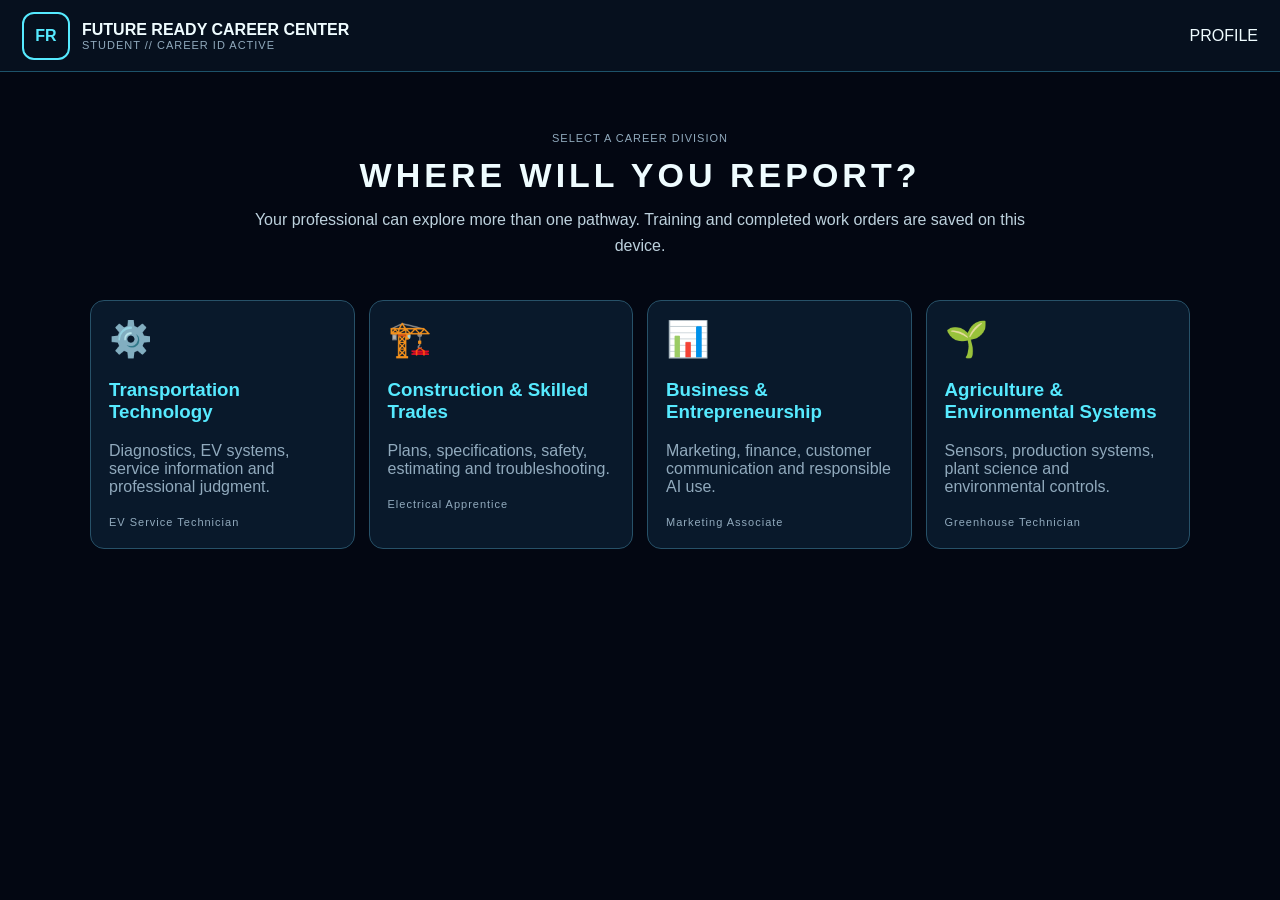
==== career-center.html @ 0da0e538 "Build 7: add career-center.html" ====
<!doctype html><html><head><meta charset="utf-8"><meta name="viewport" content="width=device-width,initial-scale=1"><title>Career Center</title><link rel="stylesheet" href="css/main.css"></head><body><div class="top"><div class="brand"><div class="logo">FR</div><div><b>FUTURE READY CAREER CENTER</b><div class="sub" id="who"></div></div></div><a href="profile.html">PROFILE</a></div><div class="hero" style="padding-bottom:10px"><div class="sub">SELECT A CAREER DIVISION</div><h1 style="font-size:34px">WHERE WILL YOU REPORT?</h1><p>Your professional can explore more than one pathway. Training and completed work orders are saved on this device.</p></div><div class="cards" id="cards"></div><script src="js/storage.js"></script><script>who.textContent=(FR.get().name||"STUDENT")+" // CAREER ID ACTIVE";fetch("data/careers.json").then(r=>r.json()).then(ds=>cards.innerHTML=ds.map(x=>'<div class="card" onclick="choose(\''+x.id+'\')"><div style="font-size:35px">'+x.icon+'</div><h3>'+x.name+'</h3><p class="muted">'+x.description+'</p><span class="sub">'+x.role+'</span></div>').join(""));function choose(id){FR.patch({career:id});location.href="training.html"}</script></body></html>
---- css/main.css ----
*{box-sizing:border-box}body{margin:0;background:#030712;color:#effcff;font-family:Arial,sans-serif;min-height:100vh}a{color:inherit;text-decoration:none}.top{height:72px;display:flex;align-items:center;justify-content:space-between;padding:10px 22px;background:#06101e;border-bottom:1px solid #1d5269}.brand{display:flex;gap:12px;align-items:center}.logo{width:48px;height:48px;border:2px solid #56eaff;border-radius:12px;display:grid;place-items:center;color:#56eaff;font-weight:900}.sub{font-size:11px;color:#91aabd;letter-spacing:1px}.hero{max-width:1100px;margin:auto;padding:60px 24px;text-align:center}.hero h1{font-size:46px;letter-spacing:4px;margin:12px}.hero p{max-width:800px;margin:12px auto;color:#bdd1dd;line-height:1.6}.btn{display:inline-block;background:#10334a;border:1px solid #56eaff;border-radius:9px;padding:12px 20px;cursor:pointer}.btn:hover{background:#17465f}.cards{max-width:1100px;margin:20px auto;display:grid;grid-template-columns:repeat(4,1fr);gap:14px}.card{background:#09192b;border:1px solid #275168;border-radius:14px;padding:18px;cursor:pointer}.card:hover{border-color:#56eaff;transform:translateY(-2px)}.card h3{color:#56eaff}.panel{background:#071526;border:1px solid #21475d;border-radius:12px;padding:18px}.wrap{max-width:1100px;margin:25px auto;padding:0 20px}.grid2{display:grid;grid-template-columns:1fr 1fr;gap:16px}.muted{color:#91aabd}.yellow{color:#ffd45d}@media(max-width:850px){.cards,.grid2{grid-template-columns:1fr 1fr}}@media(max-width:550px){.cards,.grid2{grid-template-columns:1fr}}
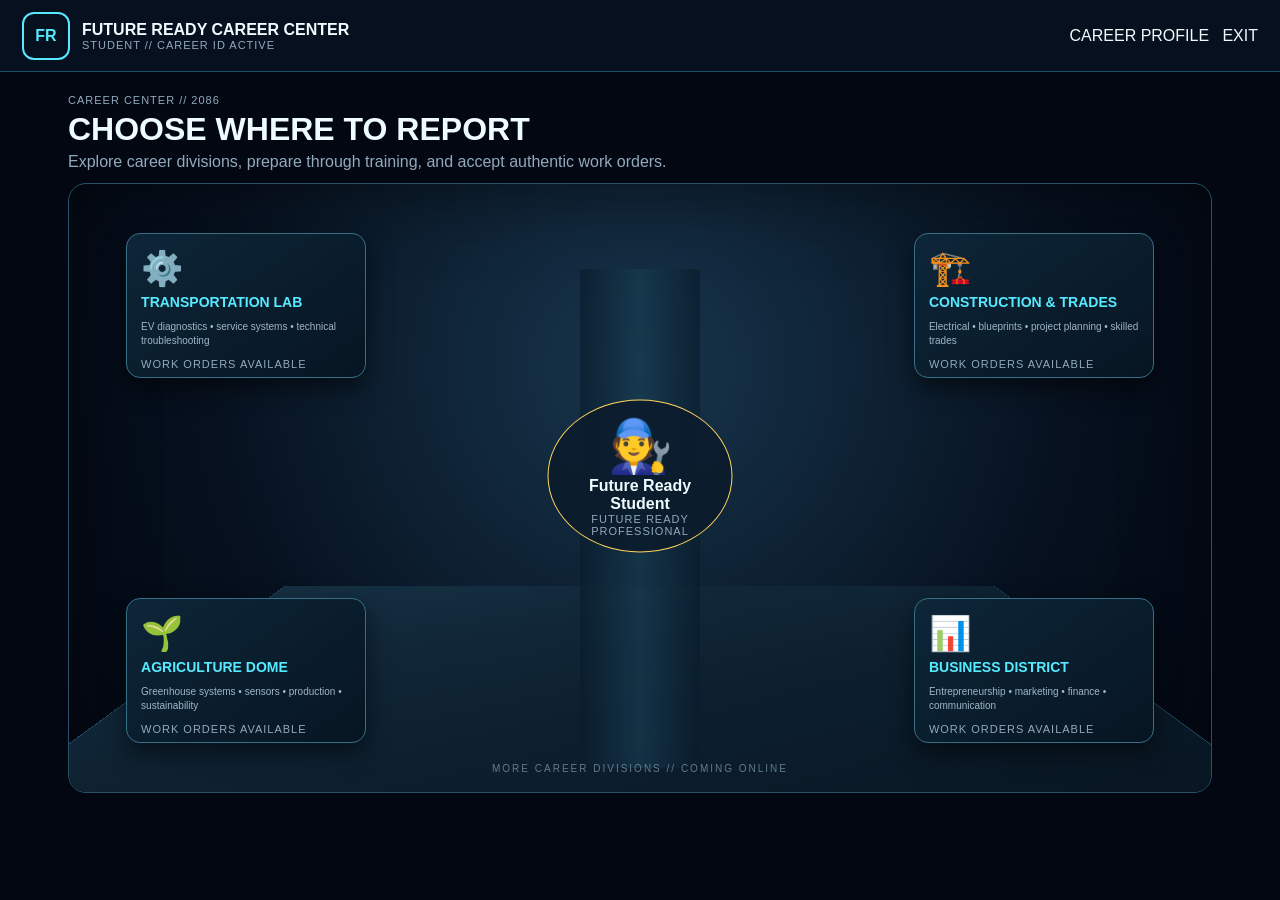
==== commit 5064d157: "Build 7: turn Career Center into visual campus hub" ====
--- a/career-center.html
+++ b/career-center.html
@@ -1 +1,17 @@
-<!doctype html><html><head><meta charset="utf-8"><meta name="viewport" content="width=device-width,initial-scale=1"><title>Career Center</title><link rel="stylesheet" href="css/main.css"></head><body><div class="top"><div class="brand"><div class="logo">FR</div><div><b>FUTURE READY CAREER CENTER</b><div class="sub" id="who"></div></div></div><a href="profile.html">PROFILE</a></div><div class="hero" style="padding-bottom:10px"><div class="sub">SELECT A CAREER DIVISION</div><h1 style="font-size:34px">WHERE WILL YOU REPORT?</h1><p>Your professional can explore more than one pathway. Training and completed work orders are saved on this device.</p></div><div class="cards" id="cards"></div><script src="js/storage.js"></script><script>who.textContent=(FR.get().name||"STUDENT")+" // CAREER ID ACTIVE";fetch("data/careers.json").then(r=>r.json()).then(ds=>cards.innerHTML=ds.map(x=>'<div class="card" onclick="choose(\''+x.id+'\')"><div style="font-size:35px">'+x.icon+'</div><h3>'+x.name+'</h3><p class="muted">'+x.description+'</p><span class="sub">'+x.role+'</span></div>').join(""));function choose(id){FR.patch({career:id});location.href="training.html"}</script></body></html>+<!doctype html><html><head><meta charset="utf-8"><meta name="viewport" content="width=device-width,initial-scale=1"><title>Future Ready Career Center</title><link rel="stylesheet" href="css/main.css"><style>
+body{overflow-x:hidden}.campus{max-width:1180px;margin:22px auto;padding:0 18px}.welcome{display:flex;justify-content:space-between;align-items:end;margin-bottom:12px}.map{position:relative;height:610px;border:1px solid #285168;border-radius:18px;overflow:hidden;background:radial-gradient(circle at 50% 30%,#17354c,#06101e 62%,#030712);box-shadow:inset 0 0 80px #0008}.floor{position:absolute;left:8%;right:8%;bottom:-100px;height:430px;background:linear-gradient(160deg,#153043,#07131f);transform:perspective(500px) rotateX(55deg);border:1px solid #285168}.hall{position:absolute;left:50%;top:14%;bottom:4%;width:120px;transform:translateX(-50%);background:linear-gradient(90deg,#0a1c2b,#173b50,#0a1c2b);opacity:.7}.room{position:absolute;width:240px;height:145px;border:1px solid #357087;border-radius:14px;background:linear-gradient(145deg,#0d2638,#071522);padding:14px;cursor:pointer;transition:.2s;box-shadow:0 10px 25px #0008}.room:hover{transform:scale(1.035);border-color:#56eaff;box-shadow:0 0 25px #56eaff22}.room .ico{font-size:34px}.room h3{margin:6px 0;color:#56eaff;font-size:14px}.room p{font-size:10px;color:#9eb7c7;line-height:1.4}.r1{left:5%;top:8%}.r2{right:5%;top:8%}.r3{left:5%;bottom:8%}.r4{right:5%;bottom:8%}.center{position:absolute;left:50%;top:48%;transform:translate(-50%,-50%);width:185px;text-align:center;padding:15px;border:1px solid #ffd45d;border-radius:50%;background:#0b1c2de8}.avatar{font-size:52px}.locked{opacity:.42;filter:saturate(.3)}.future{position:absolute;left:50%;bottom:3%;transform:translateX(-50%);font-size:10px;color:#617c8c;letter-spacing:2px}.status{font-size:11px;color:#62ffad}
+</style></head><body>
+<div class="top"><div class="brand"><div class="logo">FR</div><div><b>FUTURE READY CAREER CENTER</b><div class="sub" id="who">CAREER ID ACTIVE</div></div></div><div><a href="profile.html">CAREER PROFILE</a> &nbsp; <a href="index.html">EXIT</a></div></div>
+<div class="campus"><div class="welcome"><div><div class="sub">CAREER CENTER // 2086</div><h1 style="margin:5px 0">CHOOSE WHERE TO REPORT</h1><div class="muted">Explore career divisions, prepare through training, and accept authentic work orders.</div></div><div class="status" id="status"></div></div>
+<div class="map"><div class="floor"></div><div class="hall"></div>
+<div class="room r1" onclick="enter('auto')"><div class="ico">⚙️</div><h3>TRANSPORTATION LAB</h3><p>EV diagnostics • service systems • technical troubleshooting</p><div class="sub" id="autoStatus">WORK ORDERS AVAILABLE</div></div>
+<div class="room r2" onclick="enter('construction')"><div class="ico">🏗️</div><h3>CONSTRUCTION & TRADES</h3><p>Electrical • blueprints • project planning • skilled trades</p><div class="sub" id="constructionStatus">WORK ORDERS AVAILABLE</div></div>
+<div class="room r3" onclick="enter('ag')"><div class="ico">🌱</div><h3>AGRICULTURE DOME</h3><p>Greenhouse systems • sensors • production • sustainability</p><div class="sub" id="agStatus">WORK ORDERS AVAILABLE</div></div>
+<div class="room r4" onclick="enter('business')"><div class="ico">📊</div><h3>BUSINESS DISTRICT</h3><p>Entrepreneurship • marketing • finance • communication</p><div class="sub" id="businessStatus">WORK ORDERS AVAILABLE</div></div>
+<div class="center"><div class="avatar">🧑‍🔧</div><b id="student">STUDENT</b><div class="sub">FUTURE READY PROFESSIONAL</div></div>
+<div class="future">MORE CAREER DIVISIONS // COMING ONLINE</div></div></div>
+<script src="js/storage.js"></script><script>
+let p=FR.get();student.textContent=p.name||"Future Ready Student";who.textContent=(p.name||"STUDENT").toUpperCase()+" // CAREER ID ACTIVE";let progress=p.progress||{},done=Object.keys(progress).length;status.textContent=done+" OF 4 CURRENT WORK ORDERS COMPLETED";
+["auto","construction","ag","business"].forEach(k=>{if(progress[k]){let e=document.getElementById(k+"Status");e.textContent="✓ WORK ORDER COMPLETED";e.style.color="#62ffad"}});
+function enter(id){FR.patch({career:id});location.href="training.html"}
+</script></body></html>
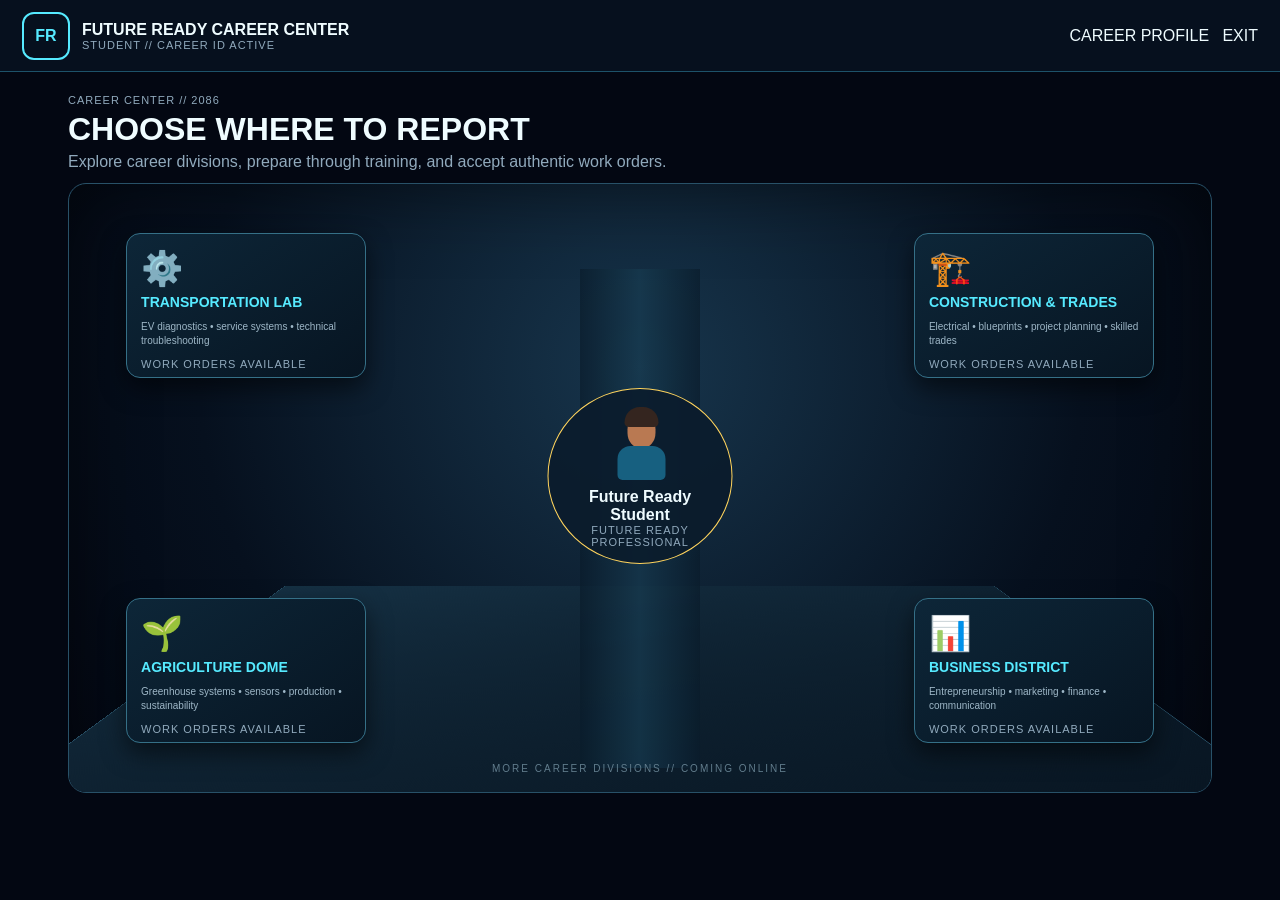
==== commit 9e225bd7: "Build 7: carry saved avatar into Career Center" ====
--- a/career-center.html
+++ b/career-center.html
@@ -8,10 +8,10 @@
 <div class="room r2" onclick="enter('construction')"><div class="ico">🏗️</div><h3>CONSTRUCTION & TRADES</h3><p>Electrical • blueprints • project planning • skilled trades</p><div class="sub" id="constructionStatus">WORK ORDERS AVAILABLE</div></div>
 <div class="room r3" onclick="enter('ag')"><div class="ico">🌱</div><h3>AGRICULTURE DOME</h3><p>Greenhouse systems • sensors • production • sustainability</p><div class="sub" id="agStatus">WORK ORDERS AVAILABLE</div></div>
 <div class="room r4" onclick="enter('business')"><div class="ico">📊</div><h3>BUSINESS DISTRICT</h3><p>Entrepreneurship • marketing • finance • communication</p><div class="sub" id="businessStatus">WORK ORDERS AVAILABLE</div></div>
-<div class="center"><div class="avatar">🧑‍🔧</div><b id="student">STUDENT</b><div class="sub">FUTURE READY PROFESSIONAL</div></div>
+<div class="center"><div id="miniAvatar" style="width:62px;height:78px;margin:0 auto 6px;position:relative"><div id="miniHair" style="position:absolute;left:15px;top:3px;width:34px;height:20px;border-radius:20px 20px 6px 6px;background:#34251f;z-index:2"></div><div id="miniHead" style="position:absolute;left:18px;top:10px;width:28px;height:34px;border-radius:45%;background:#b97952"></div><div id="miniBody" style="position:absolute;left:8px;top:42px;width:48px;height:34px;border-radius:13px 13px 5px 5px;background:#176080"></div><div id="miniHelmet" style="display:none;position:absolute;left:12px;top:0;width:42px;height:15px;background:#ffd45d;border-radius:20px 20px 4px 4px;z-index:4"></div></div><b id="student">STUDENT</b><div class="sub">FUTURE READY PROFESSIONAL</div></div>
 <div class="future">MORE CAREER DIVISIONS // COMING ONLINE</div></div></div>
 <script src="js/storage.js"></script><script>
-let p=FR.get();student.textContent=p.name||"Future Ready Student";who.textContent=(p.name||"STUDENT").toUpperCase()+" // CAREER ID ACTIVE";let progress=p.progress||{},done=Object.keys(progress).length;status.textContent=done+" OF 4 CURRENT WORK ORDERS COMPLETED";
+let p=FR.get();student.textContent=p.name||"Future Ready Student";let av=p.avatar||{};miniHead.style.background=av.skin||"#b97952";miniHair.style.background=av.hair||"#34251f";miniBody.style.background=av.shirt||"#176080";miniHair.style.display=av.hairStyle==="none"?"none":"block";miniHelmet.style.display=av.helmet?"block":"none";who.textContent=(p.name||"STUDENT").toUpperCase()+" // CAREER ID ACTIVE";let progress=p.progress||{},done=Object.keys(progress).length;status.textContent=done+" OF 4 CURRENT WORK ORDERS COMPLETED";
 ["auto","construction","ag","business"].forEach(k=>{if(progress[k]){let e=document.getElementById(k+"Status");e.textContent="✓ WORK ORDER COMPLETED";e.style.color="#62ffad"}});
 function enter(id){FR.patch({career:id});location.href="training.html"}
 </script></body></html>
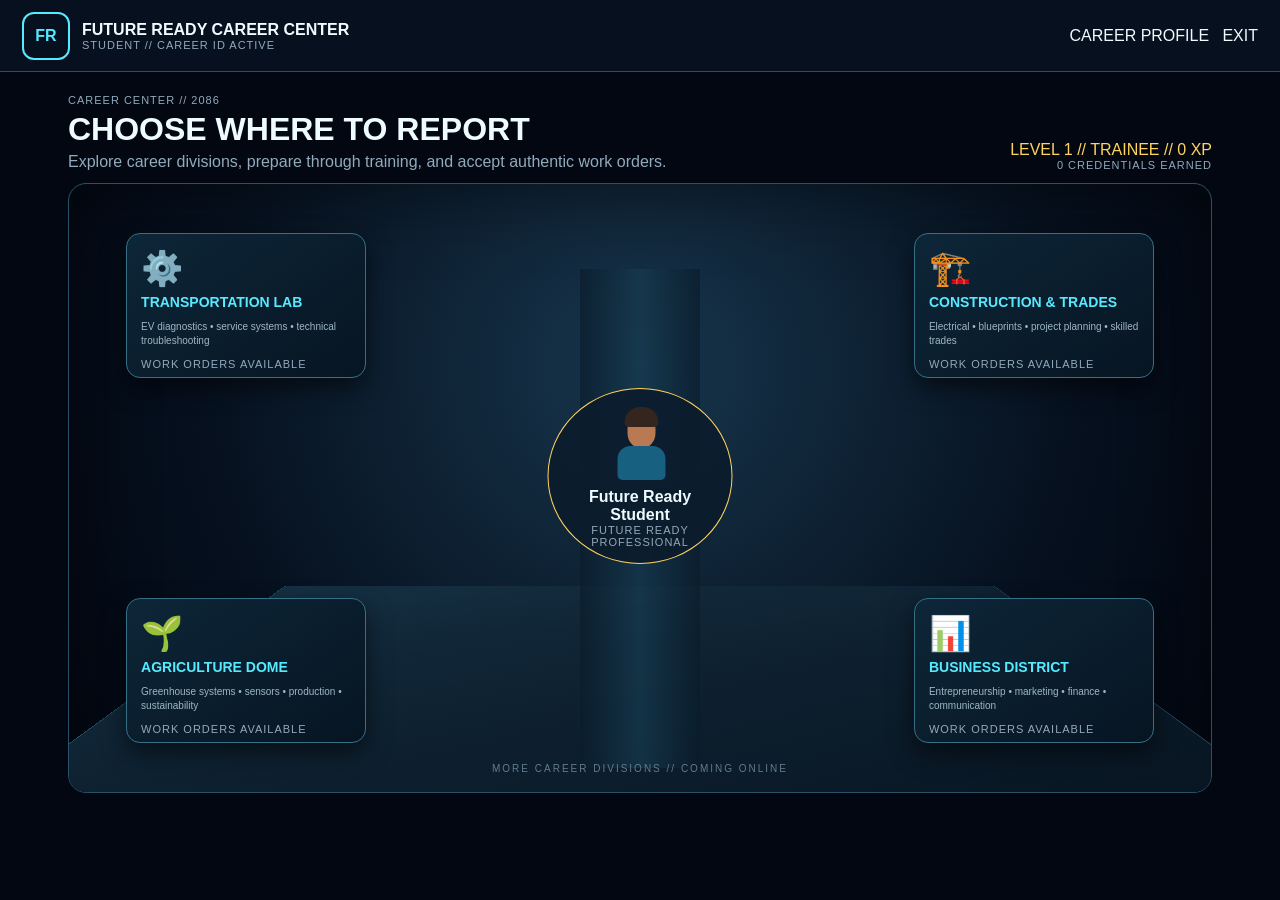
==== commit facdfd1b: "Build 7: show career level and credentials in hub" ====
--- a/career-center.html
+++ b/career-center.html
@@ -2,7 +2,7 @@
 body{overflow-x:hidden}.campus{max-width:1180px;margin:22px auto;padding:0 18px}.welcome{display:flex;justify-content:space-between;align-items:end;margin-bottom:12px}.map{position:relative;height:610px;border:1px solid #285168;border-radius:18px;overflow:hidden;background:radial-gradient(circle at 50% 30%,#17354c,#06101e 62%,#030712);box-shadow:inset 0 0 80px #0008}.floor{position:absolute;left:8%;right:8%;bottom:-100px;height:430px;background:linear-gradient(160deg,#153043,#07131f);transform:perspective(500px) rotateX(55deg);border:1px solid #285168}.hall{position:absolute;left:50%;top:14%;bottom:4%;width:120px;transform:translateX(-50%);background:linear-gradient(90deg,#0a1c2b,#173b50,#0a1c2b);opacity:.7}.room{position:absolute;width:240px;height:145px;border:1px solid #357087;border-radius:14px;background:linear-gradient(145deg,#0d2638,#071522);padding:14px;cursor:pointer;transition:.2s;box-shadow:0 10px 25px #0008}.room:hover{transform:scale(1.035);border-color:#56eaff;box-shadow:0 0 25px #56eaff22}.room .ico{font-size:34px}.room h3{margin:6px 0;color:#56eaff;font-size:14px}.room p{font-size:10px;color:#9eb7c7;line-height:1.4}.r1{left:5%;top:8%}.r2{right:5%;top:8%}.r3{left:5%;bottom:8%}.r4{right:5%;bottom:8%}.center{position:absolute;left:50%;top:48%;transform:translate(-50%,-50%);width:185px;text-align:center;padding:15px;border:1px solid #ffd45d;border-radius:50%;background:#0b1c2de8}.avatar{font-size:52px}.locked{opacity:.42;filter:saturate(.3)}.future{position:absolute;left:50%;bottom:3%;transform:translateX(-50%);font-size:10px;color:#617c8c;letter-spacing:2px}.status{font-size:11px;color:#62ffad}
 </style></head><body>
 <div class="top"><div class="brand"><div class="logo">FR</div><div><b>FUTURE READY CAREER CENTER</b><div class="sub" id="who">CAREER ID ACTIVE</div></div></div><div><a href="profile.html">CAREER PROFILE</a> &nbsp; <a href="index.html">EXIT</a></div></div>
-<div class="campus"><div class="welcome"><div><div class="sub">CAREER CENTER // 2086</div><h1 style="margin:5px 0">CHOOSE WHERE TO REPORT</h1><div class="muted">Explore career divisions, prepare through training, and accept authentic work orders.</div></div><div class="status" id="status"></div></div>
+<div class="campus"><div class="welcome"><div><div class="sub">CAREER CENTER // 2086</div><h1 style="margin:5px 0">CHOOSE WHERE TO REPORT</h1><div class="muted">Explore career divisions, prepare through training, and accept authentic work orders.</div></div><div style="text-align:right"><div class="status" id="status"></div><div class="yellow" id="levelStatus"></div><div class="sub" id="credentialStatus"></div></div></div>
 <div class="map"><div class="floor"></div><div class="hall"></div>
 <div class="room r1" onclick="enter('auto')"><div class="ico">⚙️</div><h3>TRANSPORTATION LAB</h3><p>EV diagnostics • service systems • technical troubleshooting</p><div class="sub" id="autoStatus">WORK ORDERS AVAILABLE</div></div>
 <div class="room r2" onclick="enter('construction')"><div class="ico">🏗️</div><h3>CONSTRUCTION & TRADES</h3><p>Electrical • blueprints • project planning • skilled trades</p><div class="sub" id="constructionStatus">WORK ORDERS AVAILABLE</div></div>
@@ -11,7 +11,7 @@
 <div class="center"><div id="miniAvatar" style="width:62px;height:78px;margin:0 auto 6px;position:relative"><div id="miniHair" style="position:absolute;left:15px;top:3px;width:34px;height:20px;border-radius:20px 20px 6px 6px;background:#34251f;z-index:2"></div><div id="miniHead" style="position:absolute;left:18px;top:10px;width:28px;height:34px;border-radius:45%;background:#b97952"></div><div id="miniBody" style="position:absolute;left:8px;top:42px;width:48px;height:34px;border-radius:13px 13px 5px 5px;background:#176080"></div><div id="miniHelmet" style="display:none;position:absolute;left:12px;top:0;width:42px;height:15px;background:#ffd45d;border-radius:20px 20px 4px 4px;z-index:4"></div></div><b id="student">STUDENT</b><div class="sub">FUTURE READY PROFESSIONAL</div></div>
 <div class="future">MORE CAREER DIVISIONS // COMING ONLINE</div></div></div>
 <script src="js/storage.js"></script><script>
-let p=FR.get();student.textContent=p.name||"Future Ready Student";let av=p.avatar||{};miniHead.style.background=av.skin||"#b97952";miniHair.style.background=av.hair||"#34251f";miniBody.style.background=av.shirt||"#176080";miniHair.style.display=av.hairStyle==="none"?"none":"block";miniHelmet.style.display=av.helmet?"block":"none";who.textContent=(p.name||"STUDENT").toUpperCase()+" // CAREER ID ACTIVE";let progress=p.progress||{},done=Object.keys(progress).length;status.textContent=done+" OF 4 CURRENT WORK ORDERS COMPLETED";
+let p=FR.get();let lv=FR.level(p.xp||0);levelStatus.textContent="LEVEL "+lv+" // "+FR.levelName(lv).toUpperCase()+" // "+(p.xp||0)+" XP";credentialStatus.textContent=(p.credentials||[]).length+" CREDENTIALS EARNED";student.textContent=p.name||"Future Ready Student";let av=p.avatar||{};miniHead.style.background=av.skin||"#b97952";miniHair.style.background=av.hair||"#34251f";miniBody.style.background=av.shirt||"#176080";miniHair.style.display=av.hairStyle==="none"?"none":"block";miniHelmet.style.display=av.helmet?"block":"none";who.textContent=(p.name||"STUDENT").toUpperCase()+" // CAREER ID ACTIVE";let progress=p.progress||{},done=Object.keys(progress).length;status.textContent=done+" OF 4 CURRENT WORK ORDERS COMPLETED";
 ["auto","construction","ag","business"].forEach(k=>{if(progress[k]){let e=document.getElementById(k+"Status");e.textContent="✓ WORK ORDER COMPLETED";e.style.color="#62ffad"}});
 function enter(id){FR.patch({career:id});location.href="training.html"}
 </script></body></html>
